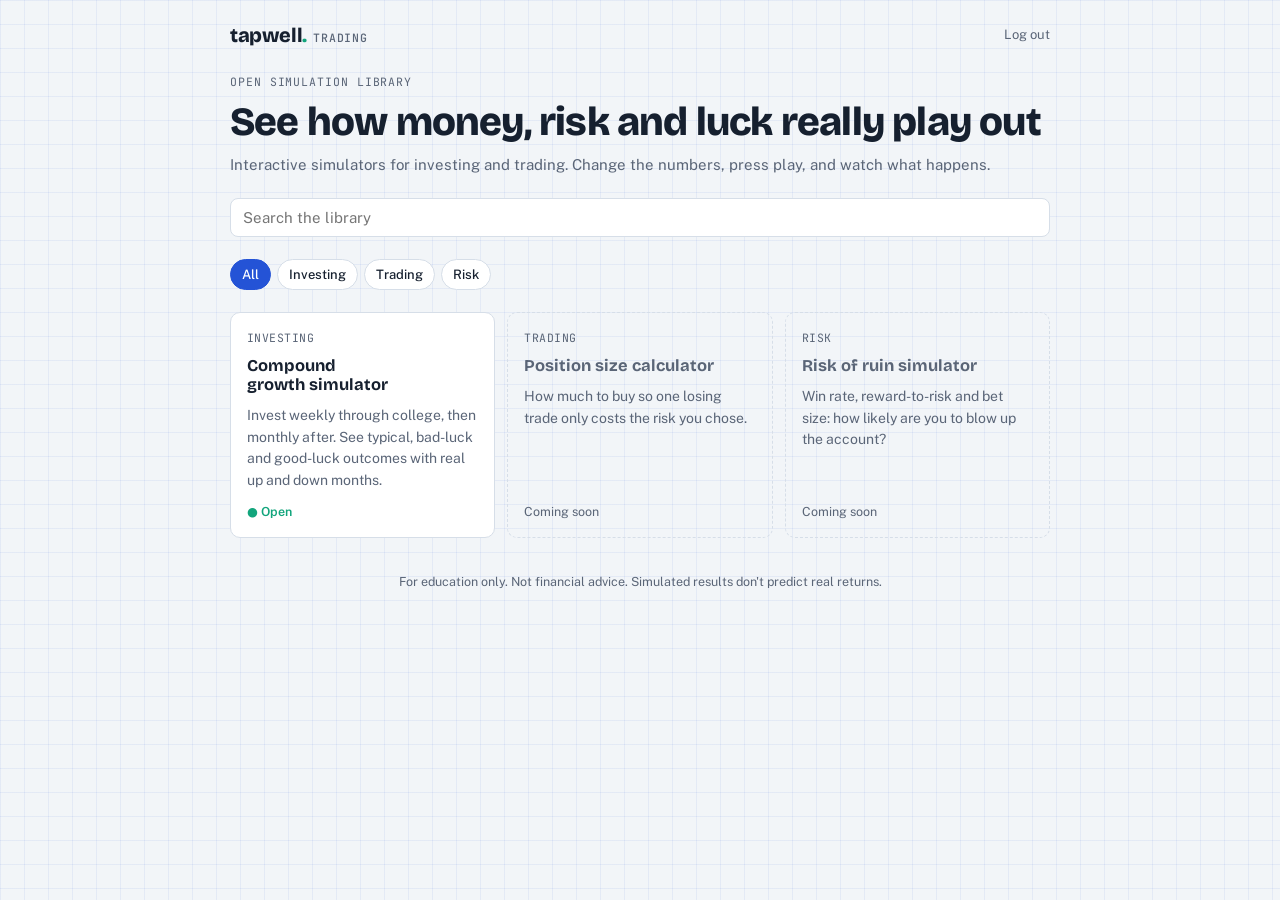
==== trading/index.html @ da7a6ee2 "Add trading simulation library behind its own password - /trading/ library page and compound growth " ====
<!doctype html>
<html lang="en-IE">
<head>
<meta charset="utf-8">
<meta name="viewport" content="width=device-width, initial-scale=1, viewport-fit=cover">
<title>Tapwell Trading</title>
<meta name="robots" content="noindex, nofollow">
<link rel="icon" href="/favicon.svg" type="image/svg+xml">
<link rel="apple-touch-icon" href="/apple-touch-icon.png">
<meta name="theme-color" content="#2453D6">
<link rel="preconnect" href="https://fonts.googleapis.com">
<link rel="preconnect" href="https://fonts.gstatic.com" crossorigin>
<link rel="stylesheet" href="https://fonts.googleapis.com/css2?family=Bricolage+Grotesque:opsz,wght@12..96,500;12..96,700;12..96,800&family=Public+Sans:wght@400;500;600&family=JetBrains+Mono:wght@500;700&display=swap">
<link rel="stylesheet" href="/trading/trading.css">
</head>
<body>
<div class="wrap">
  <div class="top">
    <a class="brand" href="/trading/">tapwell<span class="dot">.</span><small>trading</small></a>
    <nav class="toplinks"><a href="/logout">Log out</a></nav>
  </div>
  <section class="hero">
    <div class="eyebrow">Open simulation library</div>
    <h1>See how money, risk and luck really play out</h1>
    <p class="muted">Interactive simulators for investing and trading. Change the numbers, press play, and watch what happens.</p>
  </section>
  <input class="search" id="q" type="search" placeholder="Search the library" aria-label="Search tools">
  <div class="chips" id="cats"></div>
  <div class="grid" id="tools"></div>
  <footer>For education only. Not financial advice. Simulated results don't predict real returns.</footer>
</div>
<script>
// Add a tool: put its page in /trading/<slug>/index.html and add an entry here. status "soon" shows a placeholder card.
const TOOLS = [
  { slug: "compound", title: "Compound growth simulator", desc: "Invest weekly through college, then monthly after. See typical, bad-luck and good-luck outcomes with real up and down months.", cat: "Investing", status: "live" },
  { slug: "position-size", title: "Position size calculator", desc: "How much to buy so one losing trade only costs the risk you chose.", cat: "Trading", status: "soon" },
  { slug: "risk-of-ruin", title: "Risk of ruin simulator", desc: "Win rate, reward-to-risk and bet size: how likely are you to blow up the account?", cat: "Risk", status: "soon" },
];
const esc = s => String(s).replace(/[&<>"']/g, c => ({ "&": "&amp;", "<": "&lt;", ">": "&gt;", '"': "&quot;", "'": "&#39;" }[c]));
let cat = "All";
const cats = ["All", ...new Set(TOOLS.map(t => t.cat))];
function render() {
  document.getElementById("cats").innerHTML = cats.map(c => `<button class="chip${c === cat ? " on" : ""}" data-c="${esc(c)}">${esc(c)}</button>`).join("");
  const q = document.getElementById("q").value.trim().toLowerCase();
  const list = TOOLS.filter(t => (cat === "All" || t.cat === cat) && (!q || (t.title + " " + t.desc + " " + t.cat).toLowerCase().includes(q)));
  document.getElementById("tools").innerHTML = list.length ? list.map(t => t.status === "live"
    ? `<a class="tool" href="/trading/${t.slug}/"><div class="cat">${esc(t.cat)}</div><h3>${esc(t.title)}</h3><p class="muted" style="font-size:14px">${esc(t.desc)}</p><div class="foot"><span class="live">● Open</span></div></a>`
    : `<div class="tool soon"><div class="cat">${esc(t.cat)}</div><h3>${esc(t.title)}</h3><p class="muted" style="font-size:14px">${esc(t.desc)}</p><div class="foot">Coming soon</div></div>`).join("")
    : `<p class="muted">Nothing matches that yet.</p>`;
}
document.getElementById("cats").onclick = e => { const b = e.target.closest(".chip"); if (b) { cat = b.dataset.c; render(); } };
document.getElementById("q").oninput = render;
render();
</script>
</body>
</html>
---- trading/trading.css ----
/* Tapwell Trading: same look as the study library (graph paper, one centred column). */
:root{
  --paper:#F2F5F8; --sheet:#FFFFFF; --grid:rgba(36,83,214,.07); --ink:#16202F; --muted:#5A6577;
  --line:#D6DEE8; --accent:#2453D6; --accent-ink:#FFFFFF; --accent-soft:#E3EAFB; --demand:#C24E1A; --mint:#12A57C;
  --good:#1E7A4C; --good-soft:#E1F3E9; --bad:#B42336; --bad-soft:#FBE6E9; --flag:#A86A00; --flag-soft:#FBF0DA;
  --band:rgba(36,83,214,.16); --typ:#2453D6; --path:#C24E1A; --putin:#8A94A6;
  --display:"Bricolage Grotesque","Segoe UI",system-ui,sans-serif;
  --body:"Public Sans","Segoe UI",system-ui,sans-serif;
  --mono:"JetBrains Mono",ui-monospace,Consolas,monospace;
  color-scheme:light;
}
@media (prefers-color-scheme:dark){:root{
  --paper:#10151E; --sheet:#171E2A; --grid:rgba(120,155,255,.06); --ink:#E6ECF4; --muted:#97A3B6;
  --line:#2A3445; --accent:#7EA2FF; --accent-ink:#0E1320; --accent-soft:#1D2A4A; --demand:#F08A55; --mint:#3FDDB0;
  --good:#5BC98D; --good-soft:#15301F; --bad:#FF7A8A; --bad-soft:#3A1820; --flag:#F2B544; --flag-soft:#33280F;
  --band:rgba(126,162,255,.2); --typ:#7EA2FF; --path:#F08A55; --putin:#8A94A6; color-scheme:dark}}
*{box-sizing:border-box}
html{padding-top:env(safe-area-inset-top,0px);padding-bottom:env(safe-area-inset-bottom,0px)}
body{margin:0;background-color:var(--paper);color:var(--ink);font-family:var(--body);font-size:15px;line-height:1.55;
  background-image:linear-gradient(var(--grid) 1px,transparent 1px),linear-gradient(90deg,var(--grid) 1px,transparent 1px);background-size:24px 24px;
  padding-left:max(16px,env(safe-area-inset-left,0px));padding-right:max(16px,env(safe-area-inset-right,0px));padding-block:20px 72px}
[hidden]{display:none!important}
a{color:var(--accent)}
.wrap{max-width:820px;margin:0 auto;display:flex;flex-direction:column;gap:22px}
h1,h2,h3{font-family:var(--display);text-wrap:balance;margin:0;line-height:1.15}
h1{font-size:clamp(28px,6vw,40px);font-weight:800;letter-spacing:-.02em}
h2{font-size:21px;font-weight:700}
h3{font-size:16.5px;font-weight:700}
p{margin:0}
.muted{color:var(--muted)}
.eyebrow{font-family:var(--mono);font-size:11.5px;letter-spacing:.08em;text-transform:uppercase;color:var(--muted)}
:focus-visible{outline:2px solid var(--accent);outline-offset:2px}
.top{display:flex;justify-content:space-between;align-items:center;gap:12px}
.brand{font-family:var(--display);font-weight:800;font-size:20px;letter-spacing:-.02em;color:var(--ink);text-decoration:none}
.brand .dot{color:var(--mint)}
.brand small{font-family:var(--mono);font-weight:500;font-size:11.5px;letter-spacing:.08em;text-transform:uppercase;color:var(--muted);margin-left:6px}
.toplinks{display:flex;gap:14px;font-size:13px}
.toplinks a{color:var(--muted);text-decoration:none}.toplinks a:hover{color:var(--accent)}
.crumbs{font-size:13.5px;color:var(--muted);display:flex;flex-wrap:wrap;gap:6px}
.crumbs a{color:var(--muted);text-decoration:none}.crumbs a:hover{color:var(--accent)}
.sheet{background:var(--sheet);border:1px solid var(--line);border-radius:10px;padding:20px}
.hero{display:flex;flex-direction:column;gap:8px}

/* library */
.search{font:15px var(--body);padding:10px 12px;border-radius:8px;border:1.5px solid var(--line);background:var(--sheet);color:var(--ink);width:100%}
.grid{display:grid;grid-template-columns:repeat(auto-fill,minmax(230px,1fr));gap:12px}
.tool{display:flex;flex-direction:column;gap:10px;background:var(--sheet);border:1px solid var(--line);border-radius:10px;padding:16px;text-decoration:none;color:var(--ink);min-height:150px}
a.tool:hover{border-color:var(--accent)}
.tool .cat{font-family:var(--mono);font-size:11.5px;color:var(--muted);letter-spacing:.04em;text-transform:uppercase}
.tool .foot{margin-top:auto;font-size:12.5px;color:var(--muted)}
.tool .foot .live{color:var(--mint);font-weight:600}
.tool.soon{background:transparent;border-style:dashed}
.tool.soon h3{color:var(--muted)}

/* controls */
.chips{display:flex;flex-wrap:wrap;gap:6px}
.chip{font:500 13px var(--body);padding:7px 11px;border-radius:999px;border:1px solid var(--line);background:var(--sheet);color:var(--ink);cursor:pointer}
.chip.on{background:var(--accent);border-color:var(--accent);color:var(--accent-ink)}
.ctl{display:flex;flex-direction:column;gap:6px}
.ch{display:flex;justify-content:space-between;align-items:baseline;gap:10px}
.ch span{font-size:13.5px;color:var(--muted)}
.ch b{font-family:var(--mono);font-size:14px}
input[type=range]{width:100%;accent-color:var(--accent);height:28px}
.note{font-size:12.5px;color:var(--muted)}
.controls{display:flex;flex-direction:column;gap:16px}
.btn{font:600 14px var(--body);border-radius:8px;padding:9px 14px;cursor:pointer;border:1px solid var(--accent);background:var(--accent);color:var(--accent-ink)}
.btn.ghost{background:transparent;color:var(--accent)}
.btn.small{padding:6px 11px;font-size:13px}
.row{display:flex;flex-wrap:wrap;gap:10px;align-items:center;justify-content:space-between}
.chartbox{position:relative;height:280px}
.legend{display:flex;flex-wrap:wrap;gap:6px}
.lg{font:500 12.5px var(--body);padding:5px 10px;border-radius:999px;border:1px solid var(--line);background:var(--sheet);color:var(--ink);cursor:pointer;display:flex;align-items:center;gap:6px}
.lg.off{opacity:.4}
.lg i{display:inline-block;width:14px;height:4px;border-radius:2px}
.readout{font-size:14px;color:var(--muted);min-height:22px}
.readout b{color:var(--ink);font-weight:600}
.stats{display:grid;grid-template-columns:repeat(2,minmax(0,1fr));gap:10px}
.stat{background:var(--sheet);border:1px solid var(--line);border-radius:10px;padding:12px 14px}
.stat span{display:block;font-size:12.5px;color:var(--muted)}
.stat b{display:block;font-family:var(--display);font-size:20px;font-weight:700;font-variant-numeric:tabular-nums;overflow-wrap:anywhere}
details.note2{background:var(--sheet);border:1px solid var(--line);border-radius:10px}
details.note2 summary{cursor:pointer;padding:14px 18px;list-style:none;display:flex;justify-content:space-between;gap:10px;align-items:center;font-weight:600}
details.note2 summary::-webkit-details-marker{display:none}
details.note2 summary::after{content:"+";font-family:var(--mono);color:var(--muted);font-size:18px}
details.note2[open] summary::after{content:"–"}
.nb{padding:0 18px 18px;font-size:14.5px;display:flex;flex-direction:column;gap:10px}
.nb ul{margin:0;padding-left:20px}.nb li{margin:4px 0}
footer{font-size:12.5px;color:var(--muted);text-align:center;margin-top:12px}
@media (min-width:760px){.sim{display:grid;grid-template-columns:300px minmax(0,1fr);gap:16px;align-items:start}.sim .side{position:sticky;top:16px}}
@media (max-width:760px){.sim{display:flex;flex-direction:column;gap:16px}}
@media (max-width:560px){.sheet{padding:16px}.stat b{font-size:17px}}
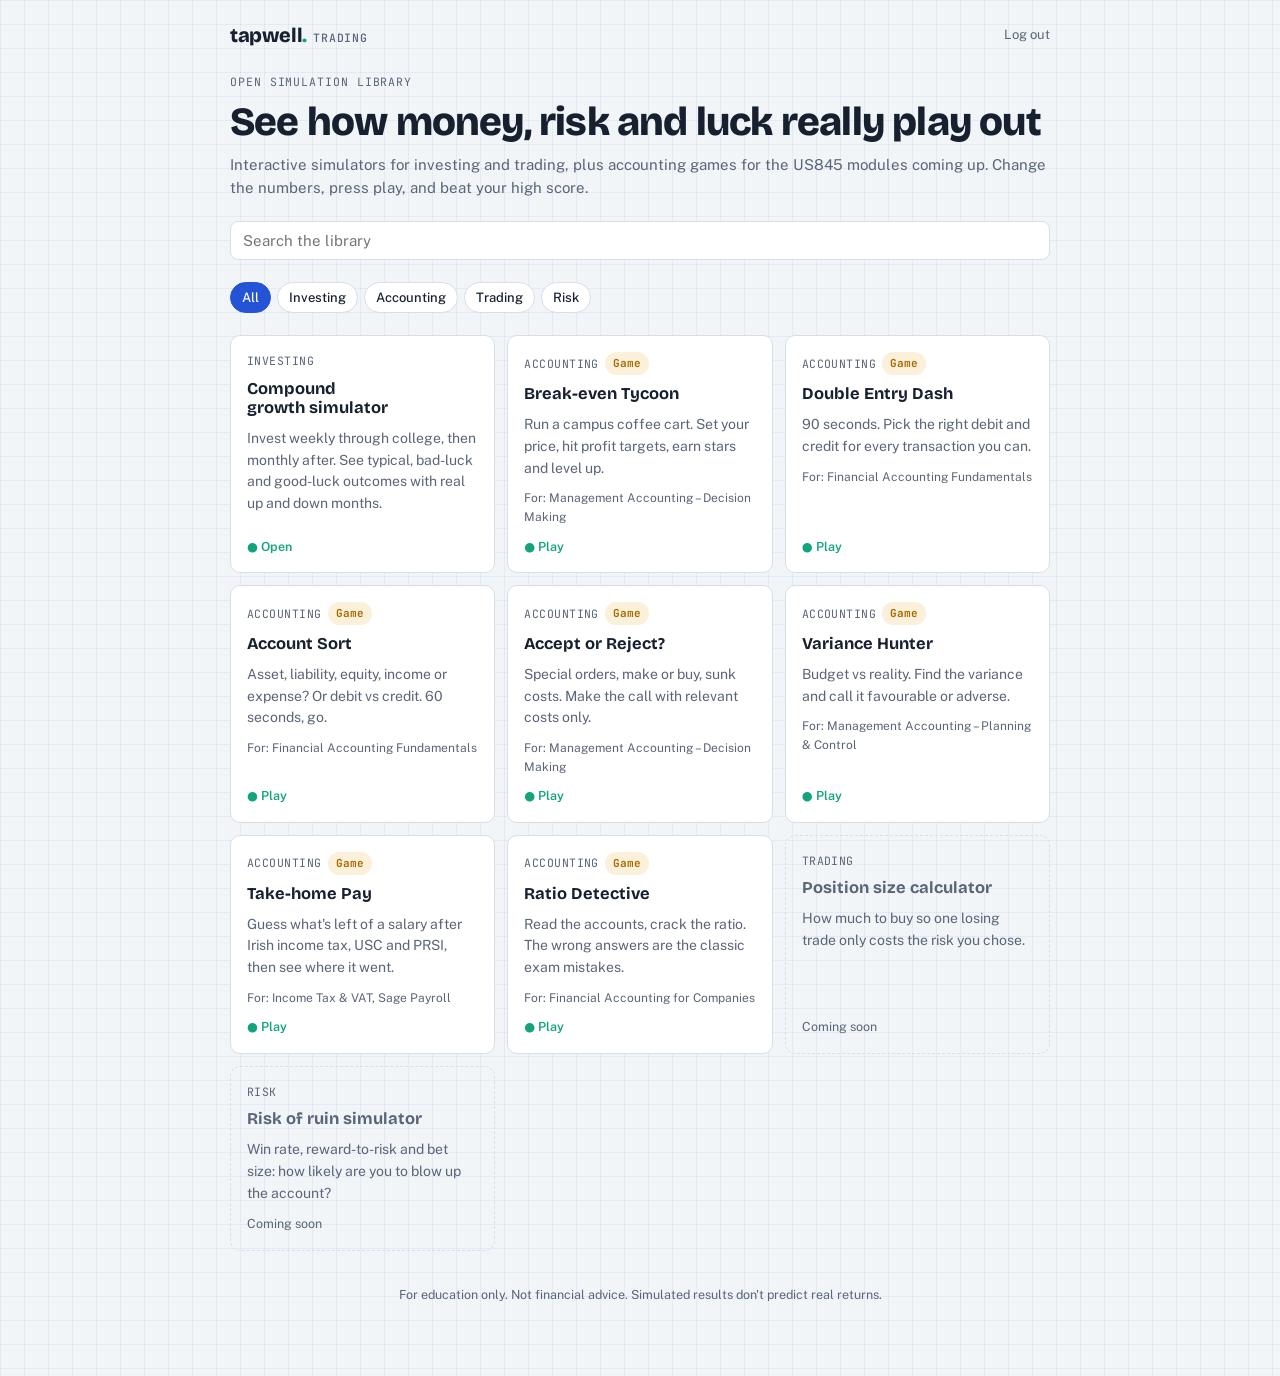
==== commit 44728076: "Add seven accounting games to the trading library Shared game engine (streak multiplier, timer or ro" ====
--- a/trading/index.html
+++ b/trading/index.html
@@ -22,7 +22,7 @@
   <section class="hero">
     <div class="eyebrow">Open simulation library</div>
     <h1>See how money, risk and luck really play out</h1>
-    <p class="muted">Interactive simulators for investing and trading. Change the numbers, press play, and watch what happens.</p>
+    <p class="muted">Interactive simulators for investing and trading, plus accounting games for the US845 modules coming up. Change the numbers, press play, and beat your high score.</p>
   </section>
   <input class="search" id="q" type="search" placeholder="Search the library" aria-label="Search tools">
   <div class="chips" id="cats"></div>
@@ -33,6 +33,13 @@
 // Add a tool: put its page in /trading/<slug>/index.html and add an entry here. status "soon" shows a placeholder card.
 const TOOLS = [
   { slug: "compound", title: "Compound growth simulator", desc: "Invest weekly through college, then monthly after. See typical, bad-luck and good-luck outcomes with real up and down months.", cat: "Investing", status: "live" },
+  { slug: "break-even", title: "Break-even Tycoon", desc: "Run a campus coffee cart. Set your price, hit profit targets, earn stars and level up.", cat: "Accounting", game: true, mod: "Management Accounting – Decision Making", status: "live" },
+  { slug: "double-entry", title: "Double Entry Dash", desc: "90 seconds. Pick the right debit and credit for every transaction you can.", cat: "Accounting", game: true, mod: "Financial Accounting Fundamentals", status: "live" },
+  { slug: "account-sort", title: "Account Sort", desc: "Asset, liability, equity, income or expense? Or debit vs credit. 60 seconds, go.", cat: "Accounting", game: true, mod: "Financial Accounting Fundamentals", status: "live" },
+  { slug: "accept-reject", title: "Accept or Reject?", desc: "Special orders, make or buy, sunk costs. Make the call with relevant costs only.", cat: "Accounting", game: true, mod: "Management Accounting – Decision Making", status: "live" },
+  { slug: "variances", title: "Variance Hunter", desc: "Budget vs reality. Find the variance and call it favourable or adverse.", cat: "Accounting", game: true, mod: "Management Accounting – Planning & Control", status: "live" },
+  { slug: "take-home", title: "Take-home Pay", desc: "Guess what's left of a salary after Irish income tax, USC and PRSI, then see where it went.", cat: "Accounting", game: true, mod: "Income Tax & VAT, Sage Payroll", status: "live" },
+  { slug: "ratios", title: "Ratio Detective", desc: "Read the accounts, crack the ratio. The wrong answers are the classic exam mistakes.", cat: "Accounting", game: true, mod: "Financial Accounting for Companies", status: "live" },
   { slug: "position-size", title: "Position size calculator", desc: "How much to buy so one losing trade only costs the risk you chose.", cat: "Trading", status: "soon" },
   { slug: "risk-of-ruin", title: "Risk of ruin simulator", desc: "Win rate, reward-to-risk and bet size: how likely are you to blow up the account?", cat: "Risk", status: "soon" },
 ];
@@ -42,9 +49,9 @@
 function render() {
   document.getElementById("cats").innerHTML = cats.map(c => `<button class="chip${c === cat ? " on" : ""}" data-c="${esc(c)}">${esc(c)}</button>`).join("");
   const q = document.getElementById("q").value.trim().toLowerCase();
-  const list = TOOLS.filter(t => (cat === "All" || t.cat === cat) && (!q || (t.title + " " + t.desc + " " + t.cat).toLowerCase().includes(q)));
+  const list = TOOLS.filter(t => (cat === "All" || t.cat === cat) && (!q || (t.title + " " + t.desc + " " + t.cat + " " + (t.mod || "")).toLowerCase().includes(q)));
   document.getElementById("tools").innerHTML = list.length ? list.map(t => t.status === "live"
-    ? `<a class="tool" href="/trading/${t.slug}/"><div class="cat">${esc(t.cat)}</div><h3>${esc(t.title)}</h3><p class="muted" style="font-size:14px">${esc(t.desc)}</p><div class="foot"><span class="live">● Open</span></div></a>`
+    ? `<a class="tool" href="/trading/${t.slug}/"><div class="tags"><span class="cat">${esc(t.cat)}</span>${t.game ? `<span class="pill game">Game</span>` : ""}</div><h3>${esc(t.title)}</h3><p class="muted" style="font-size:14px">${esc(t.desc)}</p>${t.mod ? `<div class="mod">For: ${esc(t.mod)}</div>` : ""}<div class="foot"><span class="live">● ${t.game ? "Play" : "Open"}</span></div></a>`
     : `<div class="tool soon"><div class="cat">${esc(t.cat)}</div><h3>${esc(t.title)}</h3><p class="muted" style="font-size:14px">${esc(t.desc)}</p><div class="foot">Coming soon</div></div>`).join("")
     : `<p class="muted">Nothing matches that yet.</p>`;
 }
--- a/trading/trading.css
+++ b/trading/trading.css
@@ -89,3 +89,64 @@
 @media (min-width:760px){.sim{display:grid;grid-template-columns:300px minmax(0,1fr);gap:16px;align-items:start}.sim .side{position:sticky;top:16px}}
 @media (max-width:760px){.sim{display:flex;flex-direction:column;gap:16px}}
 @media (max-width:560px){.sheet{padding:16px}.stat b{font-size:17px}}
+
+/* games */
+.pill{font-family:var(--mono);font-size:11px;font-weight:700;padding:3px 8px;border-radius:999px;background:var(--accent-soft);color:var(--accent);white-space:nowrap}
+.pill.game{background:var(--flag-soft);color:var(--flag)}
+.tool .mod{font-size:12px;color:var(--muted)}
+.tool .tags{display:flex;gap:6px;flex-wrap:wrap;align-items:center}
+.gintro,.gend{display:flex;flex-direction:column;gap:16px}
+.how{font-size:15px;display:flex;flex-direction:column;gap:8px}
+.how ul{margin:0;padding-left:20px}
+.ginfo{display:flex;justify-content:space-between;gap:10px;font-size:13.5px;color:var(--muted);flex-wrap:wrap}
+.ginfo b{color:var(--ink)}
+.btn.big{font-size:17px;padding:14px;width:100%}
+.hud{display:grid;grid-template-columns:repeat(3,1fr);gap:8px;padding:12px 16px;position:sticky;top:8px;z-index:5}
+.hud div{display:flex;flex-direction:column}
+.hud span{font-size:11.5px;font-family:var(--mono);text-transform:uppercase;letter-spacing:.06em;color:var(--muted)}
+.hud b{font-family:var(--display);font-size:24px;font-weight:800;font-variant-numeric:tabular-nums;line-height:1.1}
+.hud b em{font-style:normal;font-size:14px;color:var(--demand);font-family:var(--mono)}
+.hud b.low{color:var(--bad)}
+.pbar{height:6px;background:var(--line);border-radius:3px;overflow:hidden;margin-top:-12px}
+.pbar i{display:block;height:100%;background:var(--accent);transition:width .15s;width:0}
+.qcard{position:relative;display:flex;flex-direction:column;gap:14px;min-height:220px}
+.qtag{font-family:var(--mono);font-size:11.5px;letter-spacing:.06em;text-transform:uppercase;color:var(--demand)}
+.qprompt{font-size:18px;font-weight:500;line-height:1.45}
+.qprompt .big{font-family:var(--display);font-size:clamp(24px,6vw,32px);font-weight:800;display:block;text-align:center;padding:10px 0}
+.opts{display:grid;grid-template-columns:1fr;gap:8px}
+.opts.c2{grid-template-columns:repeat(2,minmax(0,1fr))}
+.opts.c3{grid-template-columns:repeat(3,minmax(0,1fr))}
+.opt{display:flex;gap:10px;align-items:center;text-align:left;font:500 15px/1.35 var(--body);color:var(--ink);background:var(--sheet);border:1.5px solid var(--line);border-radius:10px;padding:13px 14px;cursor:pointer;min-height:52px;transition:transform .08s}
+.opt:active{transform:scale(.98)}
+.opt .k{font-family:var(--mono);font-size:12px;font-weight:700;color:var(--muted);min-width:1em}
+.opt:hover{border-color:var(--accent)}
+.opt.right{border-color:var(--good);background:var(--good-soft)}
+.opt.wrong{border-color:var(--bad);background:var(--bad-soft)}
+.opt[disabled]{cursor:default}
+.explain{padding:12px 14px;border-left:3px solid var(--good);background:var(--good-soft);border-radius:0 8px 8px 0;font-size:14.5px;margin-bottom:10px}
+.explain.miss{border-left-color:var(--bad);background:var(--bad-soft)}
+.explain b.ok{color:var(--good)}.explain b.no{color:var(--bad)}
+.ansrow{display:flex;gap:8px;align-items:center;flex-wrap:wrap}
+.ansrow input{font:600 18px var(--mono);padding:10px 12px;border-radius:8px;border:1.5px solid var(--line);background:var(--sheet);color:var(--ink);width:160px;max-width:55%}
+.affix{font:600 18px var(--mono);color:var(--muted)}
+.popscore{position:absolute;right:18px;top:18px;font:800 22px var(--display);color:var(--good);animation:popup .9s ease-out forwards;pointer-events:none}
+.popscore.bad{color:var(--bad);font-size:15px}
+@keyframes popup{0%{opacity:0;transform:translateY(8px) scale(.8)}20%{opacity:1;transform:translateY(0) scale(1.1)}100%{opacity:0;transform:translateY(-24px) scale(1)}}
+.shake{animation:shake .35s}
+@keyframes shake{0%,100%{transform:translateX(0)}20%{transform:translateX(-7px)}40%{transform:translateX(6px)}60%{transform:translateX(-4px)}80%{transform:translateX(3px)}}
+.bigscore{font-family:var(--display);font-size:68px;font-weight:800;line-height:1;text-align:center;font-variant-numeric:tabular-nums}
+.gend .eyebrow,.gend .rank{text-align:center}
+.rank{font-family:var(--display);font-size:22px;font-weight:700;color:var(--accent)}
+.endstats{display:grid;grid-template-columns:repeat(3,1fr);gap:8px;text-align:center}
+.endstats b{display:block;font-family:var(--display);font-size:22px}
+.endstats span{font-size:12px;color:var(--muted)}
+.misses{list-style:none;padding:0!important;display:flex;flex-direction:column;gap:8px}
+.misses li{display:flex;flex-direction:column;gap:2px;border:1px solid var(--line);border-radius:8px;padding:8px 12px;font-size:13.5px;margin:0!important}
+.misses b{color:var(--good)}
+.mini{border-collapse:collapse;font-size:14px;width:100%;font-variant-numeric:tabular-nums}
+.mini td{border-bottom:1px solid var(--line);padding:5px 4px}
+.mini td:last-child{text-align:right;font-family:var(--mono)}
+.mini tr.sub td{font-weight:600}
+.working{font-family:var(--mono);font-size:13px;line-height:1.7;background:var(--accent-soft);padding:10px 12px;border-radius:6px;overflow-x:auto;margin-top:8px}
+.stars{font-size:22px;letter-spacing:2px;color:var(--flag)}
+@media (prefers-reduced-motion:reduce){.shake,.popscore{animation:none}}
